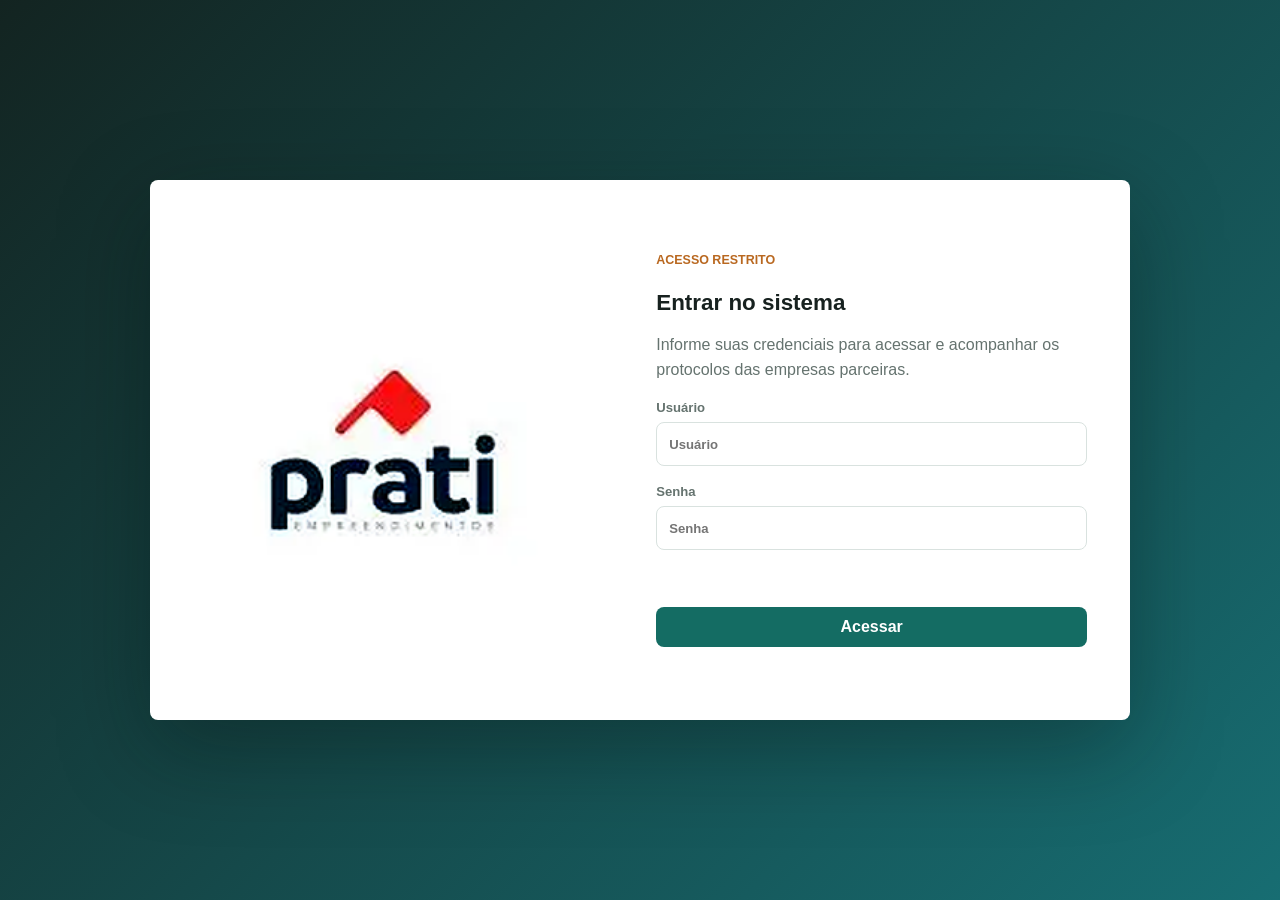
==== index.html @ 58b38bc4 "Initial commit" ====
﻿<!doctype html>
<html lang="pt-BR">
  <head>
    <meta charset="utf-8" />
    <meta name="viewport" content="width=device-width, initial-scale=1" />
    <title>Base de Protocolos Publicos</title>
    <link rel="stylesheet" href="styles.css" />
  </head>
  <body>
    <div class="app-shell" id="appShell">
      <aside class="sidebar" aria-label="Navegacao principal">
        <div class="brand">
  <span class="brand-mark">
    <img src="imagens/prati_320x360_melhorada.png" alt="Prati Empreendimentos" />
  </span>
  <div>
    <strong>Prati Empreendimentos</strong>
    <span>Base de Protocolos</span>
  </div>
</div>

        <nav class="nav-list">
          <button class="nav-item active" type="button" data-screen-target="dashboard">
            <span class="nav-icon" aria-hidden="true"><img src="assets/icon-dashboard.png" alt="" /></span>
            Painel
          </button>
          <button class="nav-item" type="button" data-screen-target="protocols">
            <span class="nav-icon" aria-hidden="true"><img src="assets/icon-protocol.png" alt="" /></span>
            Protocolos
          </button>
          <button class="nav-item" type="button" data-screen-target="details">
            <span class="nav-icon" aria-hidden="true"><img src="assets/icon-search.png" alt="" /></span>
            Detalhes
          </button>
        </nav>

     <div class="connection-panel">
  <span class="status-dot"></span>
  <div>
    <strong id="currentCompanyName">Empresa ativa</strong>
    <span id="companyScopeLabel">Visualizando protocolos da empresa</span>
  </div>
</div>

<button class="logout-button" type="button" id="companyShortcutButton">⏻ Sair</button>
      </aside>

      <main class="workspace">
        <header class="topbar">
          <div>
            <p class="eyebrow">Gestao integrada</p>
            <h1>Base de protocolos</h1>
            <span class="topbar-subtitle">Cadastro, consulta e acompanhamento de demandas filtradas por empresa.</span>
          </div>
          <div class="topbar-actions">
            <button class="ghost-button" type="button" id="powerBiButton">Abrir dashboard</button>
            <button class="primary-button" type="button" id="newProtocolButton">Novo protocolo</button>
          </div>
        </header>

        <div class="screen-tabs" aria-label="Acoes da pagina">
          <button class="screen-tab active" type="button" id="refreshProtocolsButton">Atualizar protocolos</button>
        </div>

        <section class="screen active" data-screen="dashboard">
          <section class="metrics-grid" aria-label="Indicadores">
            <article class="metric">
              <span>Total</span>
              <strong id="totalProtocols">0</strong>
            </article>
            <article class="metric">
              <span>Em andamento</span>
              <strong id="openProtocols">0</strong>
            </article>
            <article class="metric">
              <span>Prioridade alta</span>
              <strong id="highPriority">0</strong>
            </article>
            <article class="metric">
              <span>Orgaos integrados</span>
              <strong id="totalOrgans">0</strong>
            </article>
          </section>

          <section class="overview-panel">
            <div>
              <p class="eyebrow">Fluxo recomendado</p>
              <h2>Organize os protocolos por etapas</h2>
            </div>
            <div class="workflow-grid">
              <article>
                <strong>1. Cadastro</strong>
                <span>Registre interessado, orgao, setor e assunto.</span>
              </article>
              <article>
                <strong>2. Consulta</strong>
                <span>Filtre por status ou procure pelo numero do protocolo.</span>
              </article>
              <article>
                <strong>3. Acompanhamento</strong>
                <span>Abra os detalhes para ver o registro sem aperto visual.</span>
              </article>
            </div>
          </section>
        </section>

        <section class="screen" data-screen="protocols">
          <section class="protocols-panel" aria-labelledby="protocolsTitle">
            <div class="panel-heading protocols-heading">
              <div class="protocols-summary">
                <h2 id="protocolsTitle">Protocolos cadastrados</h2>
                <span id="resultCount">0 registros encontrados</span>
              </div>
              <div class="filter-row">
                <div class="company-filter-field" aria-labelledby="companyFilterTitle">
                  <span id="companyFilterTitle">Empresa</span>
                  <input
                    class="company-filter-search"
                    id="companySearchInput"
                    type="search"
                    placeholder="Buscar empresa"
                  />
                  <div class="company-filter-grid" id="companyFilterList"></div>
                </div>
                <label class="search-field">
                  <span>Buscar</span>
                  <input id="searchInput" type="search" placeholder="Numero, interessado ou orgao" />
                </label>
                <label>
                  <span>Status</span>
                  <select id="statusFilter">
                    <option value="todos">Todos</option>
                    <option value="Em andamento">Em andamento</option>
                    <option value="Concluido">Concluido</option>
                    <option value="Pendente">Pendente</option>
                    <option value="Arquivado">Arquivado</option>
                  </select>
                </label>
              </div>
            </div>

            <div class="protocol-list" id="protocolTable"></div>
          </section>
        </section>

        <section class="screen" data-screen="details">
          <section class="details-panel" aria-labelledby="detailsTitle">
            <div class="panel-heading compact">
              <div>
                <h2 id="detailsTitle">Detalhes</h2>
                <span id="selectedProtocolNumber">Selecione um protocolo</span>
              </div>
            </div>
            <div id="detailsContent" class="details-empty">
              <strong>Aguardando selecao</strong>
            </div>
          </section>
        </section>
      </main>
    </div>

    <dialog id="powerBiDialog" class="powerbi-dialog">
      <div class="powerbi-frame-wrap powerbi-dashboard-wrap">
        <div class="powerbi-header dashboard-header">
          <div>
            <p class="eyebrow">Consulta de protocolos em orgaos publicos</p>
            <h2 id="powerBiTitle">Dashboard de Protocolos</h2>
            <p class="dashboard-subtitle" id="dashboardCompanySubtitle">Instituto Agua e Terra - IAT</p>
            <p class="dashboard-meta" id="dashboardLastMeta">Ultima consulta: --</p>
          </div>
          <button class="icon-button" type="button" id="closePowerBiButton" aria-label="Fechar">x</button>
        </div>

        <div class="dashboard-toolbar">
          <button class="primary-button" type="button" id="dashboardRunButton">Atualizar protocolos</button>
          <button class="ghost-button" type="button" id="dashboardImportButton">Importar planilha</button>
          <button class="ghost-button" type="button" id="dashboardPdfButton">Gerar PDF</button>
          <button class="ghost-button" type="button" id="dashboardExportButton">Exportar Excel</button>
          <button class="primary-button" type="button" id="dashboardNewProtocolButton">Novo protocolo</button>
          <input type="file" id="dashboardImportInput" accept=".csv,.tsv,.txt" class="hidden" />
        </div>

        <section class="dashboard-summary-grid">
          <article class="dash-card dash-card-total">
            <span>Total de protocolos</span>
            <strong id="dashTotal">0</strong>
            <small>base geral</small>
          </article>
          <article class="dash-card dash-card-active">
            <span>Ativos</span>
            <strong id="dashActive">0</strong>
            <small>em acompanhamento</small>
          </article>
          <article class="dash-card dash-card-finished">
            <span>Finalizados</span>
            <strong id="dashFinished">0</strong>
            <small>concluidos/arquivados</small>
          </article>
          <article class="dash-card dash-card-changed">
            <span>Mudanca recente</span>
            <strong id="dashChanged">0</strong>
            <small>status alterado</small>
          </article>
          <article class="dash-card dash-card-error">
            <span>Erro de consulta</span>
            <strong id="dashError">0</strong>
            <small>falhas separadas</small>
          </article>
          <article class="dash-card dash-card-updated">
            <span>Ultima atualizacao geral</span>
            <strong id="dashLastUpdate" class="dash-card-time">--</strong>
            <small id="dashStale">0 sem atualizacao</small>
          </article>
        </section>

        <section class="dashboard-filter-panel">
          <h3>Filtros</h3>
          <div class="dashboard-filters-grid">
            <label>
              <span>Projeto/Empreendimento</span>
              <select id="dashFilterProject"><option value="todos">Todos</option></select>
            </label>
            <label>
              <span>Orgao/site</span>
              <select id="dashFilterOrgan"><option value="todos">Todos</option></select>
            </label>
            <label>
              <span>Status</span>
              <select id="dashFilterStatus"><option value="todos">Todos</option></select>
            </label>
            <label>
              <span>Situacao</span>
              <select id="dashFilterSituation"><option value="todos">Todos</option></select>
            </label>
            <label>
              <span>Periodo</span>
              <select id="dashFilterPeriod">
                <option value="todos">Todo periodo</option>
                <option value="7">Ultimos 7 dias</option>
                <option value="15">Ultimos 15 dias</option>
                <option value="30">Ultimos 30 dias</option>
                <option value="60">Ultimos 60 dias</option>
              </select>
            </label>
          </div>
          <div class="dashboard-filter-toggles">
            <label class="dashboard-toggle"><input type="checkbox" id="dashOnlyChanged" /> Somente com mudanca</label>
            <label class="dashboard-toggle"><input type="checkbox" id="dashOnlyError" /> Somente com erro</label>
          </div>
        </section>

        <section class="dashboard-charts-grid">
          <article class="dashboard-chart-card">
            <h4>Protocolos por status</h4>
            <div id="dashChartStatus"></div>
          </article>
          <article class="dashboard-chart-card">
            <h4>Protocolos por empreendimento</h4>
            <div id="dashChartProject"></div>
          </article>
          <article class="dashboard-chart-card">
            <h4>Protocolos por orgao/site</h4>
            <div id="dashChartOrgan"></div>
          </article>
        </section>

        <section class="dashboard-table-panel">
          <div class="dashboard-table-header">
            <h4>Tabela de protocolos</h4>
            <button class="ghost-button dashboard-link-button" type="button" id="dashResetFiltersButton">Ver todos</button>
          </div>
          <div class="dashboard-table-wrap">
            <table class="dashboard-table" aria-label="Tabela do dashboard">
              <thead>
                <tr>
                  <th>Projeto</th>
                  <th>Orgao/site</th>
                  <th>Protocolo</th>
                  <th>Status atual</th>
                  <th>Status anterior</th>
                  <th>Situacao</th>
                  <th>Observacao</th>
                  <th>Data/hora consulta</th>
                  <th>Duracao</th>
                  <th>Mudou</th>
                  <th>Erro</th>
                  <th>Acoes</th>
                </tr>
              </thead>
              <tbody id="dashTableBody"></tbody>
            </table>
          </div>
        </section>

        <section class="dashboard-notes-grid">
          <article class="dashboard-note-card">
            <h4>Mudancas recentes</h4>
            <ul id="dashChangesList"></ul>
          </article>
          <article class="dashboard-note-card">
            <h4>Erros e sem atualizacao</h4>
            <div class="dashboard-note-columns">
              <div>
                <h5>Com erro</h5>
                <ul id="dashErrorsList"></ul>
              </div>
              <div>
                <h5>Sem atualizacao</h5>
                <ul id="dashStaleList"></ul>
              </div>
            </div>
          </article>
        </section>
      </div>
    </dialog>

    <dialog id="dashboardHistoryDialog" class="dashboard-history-dialog">
      <div class="dashboard-history-wrap">
        <div class="powerbi-header dashboard-history-header">
          <div>
            <p class="eyebrow">Historico</p>
            <h3 id="dashboardHistoryTitle">Consultas anteriores</h3>
            <p class="dashboard-meta" id="dashboardHistoryMeta">Carregando historico...</p>
          </div>
          <button class="icon-button" type="button" id="closeDashboardHistoryButton" aria-label="Fechar">x</button>
        </div>
        <div class="dashboard-history-content">
          <div id="dashboardHistoryBody"></div>
        </div>
      </div>
    </dialog>

    <dialog id="protocolDialog">
      <form method="dialog" class="protocol-form" id="protocolForm">
        <div class="modal-heading">
          <div>
            <p class="eyebrow">Registro</p>
            <h2 id="dialogTitle">Novo protocolo</h2>
          </div>
          <button class="icon-button" type="button" id="closeDialogButton" aria-label="Fechar">x</button>
        </div>

        <input type="hidden" id="protocolId" />

        <div class="form-grid">
          <label>
            <span>Numero do protocolo</span>
            <input id="numberInput" required maxlength="24" />
          </label>
          <label>
            <span>Data de abertura</span>
            <input id="openedAtInput" required type="date" />
          </label>
          <label>
            <span>Interessado</span>
            <input id="personInput" required maxlength="80" />
          </label>
          <label>
            <span>Documento</span>
            <input id="documentInput" maxlength="32" />
          </label>
          <label>
            <span>Orgao publico</span>
            <select id="organInput" required></select>
          </label>
          <label>
            <span>Setor responsavel</span>
            <input id="departmentInput" required maxlength="80" />
          </label>
          <label>
            <span>Status</span>
            <select id="statusInput" required>
              <option>Em andamento</option>
              <option>Concluido</option>
              <option>Pendente</option>
              <option>Arquivado</option>
            </select>
          </label>
          <label>
            <span>Prioridade</span>
            <select id="priorityInput" required>
              <option>Baixa</option>
              <option>Media</option>
              <option>Alta</option>
            </select>
          </label>
        </div>

        <label>
          <span>Assunto</span>
          <input id="subjectInput" required maxlength="120" />
        </label>
        <label>
          <span>Observacoes</span>
          <textarea id="notesInput" rows="4" maxlength="320"></textarea>
        </label>

        <div class="modal-actions">
          <button class="ghost-button" type="button" id="cancelButton">Cancelar</button>
          <button class="primary-button" type="submit">Salvar protocolo</button>
        </div>
      </form>
    </dialog>

    <script src="config.js"></script>
    <script src="api.js"></script>
    <script src="app.js"></script>
  </body>
</html>
---- styles.css ----
:root {
  --bg: #f4f7f6;
  --surface: #ffffff;
  --surface-strong: #eef4f2;
  --ink: #17211f;
  --muted: #65736f;
  --line: #d9e2df;
  --brand: #146c63;
  --brand-dark: #0d4d47;
  --accent: #b96820;
  --danger: #b42318;
  --warning: #9a6700;
  --success: #167044;
  --shadow: 0 18px 48px rgba(21, 38, 34, 0.12);
  --soft-shadow: 0 10px 28px rgba(21, 38, 34, 0.08);
}

* {
  box-sizing: border-box;
}

body {
  margin: 0;
  min-width: 320px;
  color: var(--ink);
  background: var(--bg);
  font-family: Inter, "Segoe UI", Arial, sans-serif;
}

.hidden {
  display: none !important;
}

button,
input,
select,
textarea {
  font: inherit;
}

button {
  cursor: pointer;
}

button:focus-visible,
input:focus-visible,
select:focus-visible,
textarea:focus-visible {
  outline: 2px solid rgba(20, 108, 99, 0.55);
  outline-offset: 2px;
}

.login-screen {
  display: grid;
  min-height: 100vh;
  place-items: center;
  padding: 28px;
  background: linear-gradient(135deg, #132421 0%, #176d72 100%);
}

.login-panel {
  display: grid;
  grid-template-columns: minmax(260px, 0.9fr) minmax(320px, 1fr);
  width: min(980px, 100%);
  min-height: 540px;
  overflow: hidden;
  border: 1px solid rgba(255, 255, 255, 0.18);
  border-radius: 8px;
  background: var(--surface);
  box-shadow: 0 28px 90px rgba(5, 16, 14, 0.35);
}

.login-media {
  position: relative;
  min-height: 100%;
  display: grid;
  place-items: center;
  padding: 0;
  background: #00172f;
}

.login-media img {
  width: 100%;
  height: 100%;
  max-height: none;
  object-fit: cover;
  filter: none;
}

.login-media-caption {
  display: none;
}

.login-media-caption span,
.login-media-caption strong {
  display: block;
}

.login-media-caption span {
  color: #cce9e3;
  font-size: 0.78rem;
  font-weight: 800;
  text-transform: uppercase;
}

.login-media-caption strong {
  margin-top: 4px;
  font-size: 1.18rem;
}

.login-card {
  display: grid;
  align-content: center;
  gap: 18px;
  padding: 42px;
}

.login-card h1 {
  margin-bottom: 0;
}

.login-copy {
  display: block;
  color: var(--muted);
  line-height: 1.55;
}

.login-error {
  min-height: 20px;
  margin: 0;
  color: var(--danger);
  font-size: 0.9rem;
  font-weight: 800;
}

.app-shell {
  display: grid;
  min-height: 100vh;
  grid-template-columns: 280px minmax(0, 1fr);
}

.sidebar {
  display: flex;
  flex-direction: column;
  gap: 28px;
  padding: 26px;
  color: #f9fbfa;
  background: #132421;
}

.brand {
  display: flex;
  align-items: center;
  gap: 12px;
}

.brand-mark {
  display: block;
  width: 64px;
  height: 64px;
  overflow: hidden;
  border-radius: 12px;
  background: rgba(255, 255, 255, 0.08);
  padding: 6px;
}

.brand-mark img {
  display: block;
  width: 100%;
  height: 100%;
  object-fit: contain;
}

.brand strong,
.brand span,
.connection-panel strong,
.connection-panel span {
  display: block;
}

.brand span,
.connection-panel span {
  color: #b7c6c2;
  font-size: 0.86rem;
}

.nav-list {
  display: grid;
  gap: 8px;
}

.nav-item {
  display: flex;
  align-items: center;
  gap: 10px;
  width: 100%;
  min-height: 44px;
  border: 1px solid transparent;
  border-radius: 8px;
  color: #dce8e5;
  background: transparent;
  text-align: left;
}

.nav-icon {
  display: grid;
  width: 38px;
  height: 38px;
  place-items: center;
  flex: 0 0 auto;
  border-radius: 8px;
  background: #ffffff;
}

.nav-icon img {
  display: block;
  width: 26px;
  height: 26px;
  object-fit: contain;
}

.nav-item.active,
.nav-item:hover {
  border-color: rgba(184, 228, 217, 0.3);
  background: rgba(255, 255, 255, 0.08);
}

.nav-item.active .nav-icon,
.nav-item:hover .nav-icon {
  background: #b8e4d9;
}

.connection-panel {
  display: flex;
  align-items: center;
  gap: 12px;
  margin-top: auto;
  padding: 14px;
  border: 1px solid rgba(255, 255, 255, 0.14);
  border-radius: 8px;
  background: rgba(255, 255, 255, 0.05);
}

.connection-panel strong {
  color: #f9fbfa;
  font-size: 1.05rem;
  line-height: 1.15;
}

.connection-panel span {
  line-height: 1.35;
}

.status-dot {
  width: 10px;
  height: 10px;
  border-radius: 50%;
  background: #40d486;
  box-shadow: 0 0 0 5px rgba(64, 212, 134, 0.15);
}

.logout-button {
  min-height: 42px;
  border: 1px solid rgba(255, 80, 80, 0.4);
  border-radius: 8px;
  color: #ffb3b3;
  background: rgba(255, 60, 60, 0.12);
  font-weight: 700;
  letter-spacing: 0.01em;
  cursor: pointer;
  transition: background 0.15s, border-color 0.15s;
}

.logout-button:hover {
  background: rgba(255, 60, 60, 0.28);
  border-color: rgba(255, 80, 80, 0.7);
  color: #fff;
}

.workspace {
  min-width: 0;
  padding: 34px;
}

.session-strip {
  display: flex;
  flex-wrap: wrap;
  align-items: center;
  gap: 10px;
  margin: 16px 0 8px;
  padding: 12px 14px;
  border: 1px solid var(--line);
  border-radius: 8px;
  background: var(--surface);
}

.session-strip span {
  color: var(--muted);
  font-size: 0.9rem;
}

.session-strip span strong {
  color: var(--ink);
}

.session-strip .ghost-button {
  margin-left: auto;
}

.topbar,
.panel-heading,
.modal-heading,
.modal-actions,
.filter-row {
  display: flex;
  align-items: center;
}

.topbar,
.panel-heading,
.modal-heading,
.modal-actions {
  justify-content: space-between;
  gap: 18px;
}

.eyebrow {
  margin: 0 0 6px;
  color: var(--accent);
  font-size: 0.78rem;
  font-weight: 800;
  letter-spacing: 0;
  text-transform: uppercase;
}

h1,
h2,
p {
  margin-top: 0;
}

h1 {
  margin-bottom: 8px;
  font-size: clamp(1.9rem, 3vw, 2.6rem);
  line-height: 1.05;
}

h2 {
  margin-bottom: 5px;
  font-size: 1.12rem;
}

.topbar-subtitle {
  display: block;
  max-width: 660px;
  color: var(--muted);
  line-height: 1.5;
}

.topbar-actions,
.modal-actions {
  display: flex;
  flex-wrap: wrap;
  gap: 10px;
}

.primary-button,
.ghost-button,
.danger-button,
.icon-button {
  min-height: 40px;
  border-radius: 8px;
  border: 1px solid transparent;
  padding: 0 14px;
  font-weight: 700;
}

.primary-button {
  color: #fff;
  background: var(--brand);
}

.primary-button:hover {
  background: var(--brand-dark);
}

.ghost-button {
  color: var(--brand-dark);
  border-color: var(--line);
  background: var(--surface);
}

.danger-button {
  color: var(--danger);
  border-color: rgba(180, 35, 24, 0.18);
  background: #fff6f5;
}

.icon-button {
  width: 40px;
  padding: 0;
  color: var(--muted);
  border-color: var(--line);
  background: var(--surface);
  font-size: 1.4rem;
}

.metrics-grid {
  display: grid;
  grid-template-columns: repeat(4, minmax(130px, 1fr));
  gap: 18px;
  margin: 0 0 24px;
}

.metric {
  padding: 24px;
  border: 1px solid var(--line);
  border-radius: 8px;
  background: var(--surface);
  box-shadow: var(--soft-shadow);
}

.metric span {
  color: var(--muted);
  font-size: 0.86rem;
}

.metric strong {
  display: block;
  margin-top: 14px;
  font-size: 2rem;
}

.screen-tabs {
  display: flex;
  flex-wrap: wrap;
  gap: 10px;
  margin: 28px 0;
}

.screen-tab {
  min-height: 42px;
  border: 1px solid var(--line);
  border-radius: 8px;
  padding: 0 16px;
  color: var(--brand-dark);
  background: var(--surface);
  font-weight: 800;
}

.screen-tab.active {
  color: #fff;
  border-color: var(--brand);
  background: var(--brand);
}

.screen {
  display: none;
}

.screen.active {
  display: block;
}

.protocols-panel,
.details-panel,
.overview-panel {
  min-width: 0;
  border: 1px solid var(--line);
  border-radius: 8px;
  background: var(--surface);
  box-shadow: var(--shadow);
}

.protocols-panel {
  overflow: hidden;
}

.panel-heading {
  padding: 24px;
  border-bottom: 1px solid var(--line);
}

.panel-heading span {
  color: var(--muted);
  font-size: 0.86rem;
}

.panel-heading.compact {
  align-items: flex-start;
}

.protocols-heading {
  align-items: flex-start;
  flex-direction: row-reverse;
}

.protocols-summary {
  min-width: 210px;
  text-align: right;
}

.filter-row {
  flex-wrap: wrap;
  gap: 14px;
  justify-content: flex-end;
}

.protocols-heading .filter-row {
  max-width: 100%;
  align-items: flex-start;
  justify-content: flex-start;
}

.company-filter-field {
  display: grid;
  gap: 8px;
  width: 100%;
}

.company-filter-field > span {
  color: var(--muted);
  font-size: 0.82rem;
  font-weight: 700;
}

.company-filter-search {
  width: min(220px, 100%);
  min-height: 34px;
  padding: 0 10px;
  font-size: 0.82rem;
}

.company-filter-grid {
  display: flex;
  flex-wrap: wrap;
  align-items: stretch;
  gap: 8px;
  max-width: 100%;
}

.company-filter-button {
  display: grid;
  justify-items: center;
  align-content: start;
  gap: 6px;
  width: 84px;
  flex: 0 0 84px;
  min-height: 112px;
  border: 1px solid transparent;
  border-radius: 8px;
  padding: 8px 6px 10px;
  color: var(--ink);
  background: transparent;
  text-align: center;
  transition: background 160ms ease, border-color 160ms ease, transform 160ms ease;
}

.company-filter-button:hover,
.company-filter-button.active {
  border-color: rgba(20, 108, 99, 0.52);
  transform: translateY(-1px);
}

.company-filter-button.active {
  background: #eef8f5;
}

.company-filter-image {
  display: block;
  width: 58px;
  height: 58px;
  overflow: hidden;
  border: 2px solid #eef1f0;
  border-radius: 50%;
  background: #f7f7fb;
  box-shadow: 0 6px 16px rgba(21, 38, 34, 0.1);
}

.company-filter-button.active .company-filter-image,
.company-filter-button:hover .company-filter-image {
  border-color: var(--brand);
}

.company-filter-image img {
  display: block;
  width: 100%;
  height: 100%;
  object-fit: cover;
  object-position: center;
}

.company-filter-name {
  width: 100%;
  min-width: 0;
  color: var(--ink);
  font-size: 0.66rem;
  font-weight: 800;
  line-height: 1.15;
  overflow-wrap: anywhere;
  word-break: break-word;
  text-align: center;
}

.company-filter-name span {
  display: block;
  white-space: normal;
}

.empty-company-filter {
  min-height: 58px;
  display: grid;
  align-items: center;
  color: var(--muted);
  font-size: 0.82rem;
  font-weight: 700;
}

label {
  display: grid;
  gap: 7px;
  color: var(--muted);
  font-size: 0.82rem;
  font-weight: 700;
}

input,
select,
textarea {
  width: 100%;
  min-height: 44px;
  border: 1px solid var(--line);
  border-radius: 8px;
  padding: 0 12px;
  color: var(--ink);
  background: #fff;
  outline: none;
}

textarea {
  min-height: 100px;
  padding: 10px 12px;
  resize: vertical;
}

input:focus,
select:focus,
textarea:focus {
  border-color: var(--brand);
  box-shadow: 0 0 0 4px rgba(20, 108, 99, 0.13);
}

.search-field {
  width: min(420px, 100%);
}

.row-actions {
  display: flex;
  flex-wrap: wrap;
  gap: 8px;
}

.protocol-list {
  display: grid;
  gap: 16px;
  padding: 24px;
  background: #f8fbfa;
}

.protocol-card {
  display: grid;
  gap: 20px;
  grid-template-columns: minmax(0, 1.3fr) minmax(220px, 0.8fr) auto;
  align-items: center;
  padding: 22px;
  border: 1px solid var(--line);
  border-left: 5px solid var(--brand);
  border-radius: 8px;
  background: var(--surface);
  box-shadow: var(--soft-shadow);
  transition: border-color 160ms ease, transform 160ms ease;
}

.protocol-card:hover,
.protocol-card.selected {
  border-color: rgba(20, 108, 99, 0.45);
  transform: translateY(-1px);
}

.protocol-main,
.protocol-meta {
  display: grid;
  gap: 10px;
}

.protocol-number {
  color: var(--brand-dark);
  font-size: 1.05rem;
  font-weight: 900;
}

.protocol-title {
  margin: 0;
  font-size: 1rem;
  line-height: 1.4;
}

.protocol-subtitle,
.meta-item span {
  color: var(--muted);
  font-size: 0.86rem;
}

.protocol-badges {
  display: flex;
  flex-wrap: wrap;
  gap: 8px;
}

.meta-item {
  display: grid;
  gap: 3px;
}

.meta-item strong {
  font-size: 0.92rem;
  line-height: 1.35;
}

.pill {
  display: inline-flex;
  align-items: center;
  min-height: 26px;
  border-radius: 999px;
  padding: 0 9px;
  font-size: 0.78rem;
  font-weight: 800;
}

.status-em-andamento {
  color: var(--warning);
  background: #fff7db;
}

.status-concluido {
  color: var(--success);
  background: #e8f7ef;
}

.status-pendente {
  color: #8a4f12;
  background: #fff0e0;
}

.status-arquivado {
  color: #52605c;
  background: #edf2f0;
}

.priority-alta {
  color: var(--danger);
  background: #fff0ef;
}

.priority-media {
  color: var(--warning);
  background: #fff8df;
}

.priority-baixa {
  color: var(--brand-dark);
  background: #e7f5f2;
}

.details-panel {
  max-width: 980px;
}

.details-card,
.details-empty {
  padding: 26px;
}

.details-empty {
  color: var(--muted);
}

.details-list {
  display: grid;
  grid-template-columns: repeat(2, minmax(0, 1fr));
  gap: 20px;
  margin: 0;
}

.details-list div {
  display: grid;
  gap: 4px;
}

.details-list dt {
  color: var(--muted);
  font-size: 0.76rem;
  font-weight: 800;
  text-transform: uppercase;
}

.details-list dd {
  margin: 0;
  line-height: 1.5;
}

.details-list .wide {
  grid-column: 1 / -1;
}

.overview-panel {
  display: grid;
  gap: 22px;
  padding: 26px;
}

.workflow-grid {
  display: grid;
  grid-template-columns: repeat(3, minmax(0, 1fr));
  gap: 16px;
}

.workflow-grid article {
  display: grid;
  gap: 8px;
  min-height: 128px;
  padding: 20px;
  border: 1px solid var(--line);
  border-radius: 8px;
  background: var(--surface-strong);
}

.workflow-grid span {
  color: var(--muted);
  line-height: 1.45;
}

.powerbi-dialog {
  width: calc(100vw - 8px);
  height: calc(100vh - 8px);
  max-width: none;
  max-height: none;
  border: 0;
  padding: 0;
  border-radius: 8px;
  overflow: hidden;
  box-shadow: 0 28px 90px rgba(16, 28, 25, 0.34);
}

.powerbi-dialog::backdrop {
  background: rgba(9, 20, 18, 0.56);
}

.powerbi-frame-wrap {
  display: grid;
  grid-template-rows: auto 1fr;
  min-height: 72vh;
  background: #ffffff;
}

.powerbi-header {
  display: flex;
  justify-content: space-between;
  align-items: center;
  gap: 14px;
  padding: 14px 18px;
  border-bottom: 1px solid var(--line);
}

.powerbi-dialog {
  width: calc(100vw - 8px);
  height: calc(100vh - 8px);
  max-width: none;
  max-height: none;
  background: #f3f6fa;
}

.powerbi-dashboard-wrap {
  display: block;
  height: calc(100vh - 8px);
  min-height: 0;
  max-height: none;
  overflow: auto;
  background: #f3f6fa;
  color: #0f172a;
  font-size: 16px;
}

.powerbi-dashboard-wrap .dashboard-header {
  align-items: flex-start;
  padding: 22px 22px 12px;
  border-bottom: 0;
  background: #f3f6fa;
}

.powerbi-dashboard-wrap .dashboard-header h2 {
  margin: 0;
  color: #0f172a;
  font-size: 2.35rem;
  line-height: 1.08;
}

.dashboard-subtitle {
  margin: 4px 0 0;
  color: #64748b;
  font-size: 1.08rem;
  font-weight: 700;
}

.dashboard-meta {
  margin: 4px 0 0;
  color: #64748b;
  font-size: 1rem;
  font-weight: 700;
}

.dashboard-toolbar {
  display: flex;
  flex-wrap: wrap;
  gap: 12px;
  justify-content: flex-end;
  padding: 0 22px 16px;
  background: #f3f6fa;
}

.dashboard-toolbar .primary-button,
.dashboard-toolbar .ghost-button {
  min-height: 44px;
  border-radius: 8px;
  padding: 0 20px;
  font-size: 1rem;
}

.dashboard-toolbar .primary-button:first-child {
  background: #2563eb;
}

.dashboard-summary-grid {
  display: grid;
  grid-template-columns: repeat(6, minmax(0, 1fr));
  gap: 12px;
  padding: 0 22px 16px;
}

.dash-card {
  position: relative;
  display: grid;
  gap: 5px;
  min-height: 92px;
  padding: 16px 14px 12px 16px;
  border: 1px solid #dce5f0;
  border-radius: 8px;
  background: #ffffff;
  box-shadow: 0 3px 10px rgba(15, 23, 42, 0.04);
  overflow: hidden;
}

.dash-card::before {
  content: "";
  position: absolute;
  inset: 0 auto 0 0;
  width: 5px;
}

.dash-card-total::before,
.dash-card-active::before {
  background: #2563eb;
}

.dash-card-finished::before {
  background: #22c55e;
}

.dash-card-changed::before {
  background: #f59e0b;
}

.dash-card-error::before {
  background: #ef4444;
}

.dash-card-stale::before {
  background: #94a3b8;
}

.dash-card-updated::before {
  background: #0ea5e9;
}

.dash-card span {
  color: #64748b;
  font-size: 1rem;
  font-weight: 700;
}

.dash-card strong {
  color: #0f172a;
  font-size: 2.45rem;
  line-height: 1;
}

.dash-card-time {
  font-size: 1rem !important;
  line-height: 1.25 !important;
}

.dash-card small {
  color: #64748b;
  font-size: 0.9rem;
  font-weight: 700;
}

.dashboard-filter-panel,
.dashboard-chart-card,
.dashboard-table-panel,
.dashboard-note-card {
  border: 1px solid #dce5f0;
  border-radius: 8px;
  background: #ffffff;
  box-shadow: 0 3px 10px rgba(15, 23, 42, 0.04);
}

.dashboard-filter-panel {
  margin: 0 22px 16px;
  padding: 14px 16px 0;
}

.dashboard-filter-panel h3,
.dashboard-chart-card h4,
.dashboard-table-header h4,
.dashboard-note-card h4 {
  margin: 0;
  color: #111827;
  font-size: 1.32rem;
}

.dashboard-filters-grid {
  display: grid;
  grid-template-columns: repeat(5, minmax(0, 1fr));
  gap: 10px;
  margin-top: 10px;
}

.dashboard-filters-grid label {
  gap: 5px;
  font-size: 0.92rem;
}

.dashboard-filters-grid select {
  min-height: 40px;
  border-radius: 6px;
  background: #f8fafc;
  font-size: 1rem;
}

.dashboard-filter-toggles {
  display: flex;
  gap: 24px;
  margin-top: 8px;
}

.dashboard-toggle {
  display: inline-flex;
  align-items: center;
  gap: 6px;
  color: #64748b;
  font-size: 0.98rem;
  font-weight: 700;
}

.dashboard-toggle input {
  width: 13px;
  height: 13px;
  min-height: 13px;
}

.dashboard-charts-grid {
  display: grid;
  grid-template-columns: repeat(3, minmax(0, 1fr));
  gap: 12px;
  padding: 0 22px 16px;
}

.dashboard-chart-card {
  padding: 14px;
  min-height: 178px;
}

.dashboard-chart-card h4 {
  margin-bottom: 14px;
}

.dashboard-bar-row {
  margin-bottom: 9px;
}

.dashboard-bar-top {
  display: flex;
  justify-content: space-between;
  gap: 8px;
  margin-bottom: 4px;
  color: #64748b;
  font-size: 1rem;
}

.dashboard-bar-top strong {
  color: #0f172a;
}

.dashboard-bar-track {
  height: 6px;
  border-radius: 999px;
  overflow: hidden;
  background: #dfe7f1;
}

.dashboard-bar-track span {
  display: block;
  height: 100%;
  border-radius: inherit;
}

.dashboard-table-panel {
  margin: 0 22px 16px;
  overflow: visible;
}

.dashboard-table-header {
  display: flex;
  justify-content: space-between;
  align-items: center;
  padding: 12px 14px;
}

.dashboard-link-button {
  min-height: 32px;
  border: 0;
  color: #2563eb;
  background: transparent;
  font-size: 0.96rem;
}

.dashboard-table-wrap {
  height: 520px;
  min-height: 520px;
  max-height: 520px;
  overflow: auto;
  border-top: 1px solid #e2e8f0;
}

.dashboard-table {
  width: 100%;
  min-width: 1320px;
  border-collapse: collapse;
  table-layout: auto;
}

.dashboard-table th {
  position: sticky;
  top: 0;
  z-index: 1;
  padding: 11px 12px;
  color: #64748b;
  background: #f8fafc;
  border-bottom: 1px solid #e2e8f0;
  font-size: 0.9rem;
  text-align: left;
}

.dashboard-table td {
  padding: 15px 12px;
  border-bottom: 1px solid #e8eef6;
  color: #1f2937;
  font-size: 0.98rem;
  vertical-align: middle;
  background: #ffffff;
}

.dashboard-table tbody tr {
  display: table-row;
}

.dashboard-empty-table {
  height: 110px;
  text-align: center;
  color: #64748b !important;
  font-weight: 800;
}

.dashboard-table tbody tr:nth-child(even) {
  background: #f8fafc;
}

.dashboard-table tbody tr:nth-child(even) td {
  background: #f8fafc;
}

.dashboard-table tbody tr:hover {
  background: #eef5ff;
}

.dashboard-row-changed td {
  background: #fff7ed !important;
}

.dashboard-row-error td {
  border-left: 3px solid #ef4444;
}

.dash-badge {
  display: inline-flex;
  align-items: center;
  justify-content: center;
  min-width: 76px;
  min-height: 30px;
  border-radius: 999px;
  padding: 0 11px;
  font-size: 0.88rem;
  font-weight: 800;
}

.dash-badge-blue {
  color: #2563eb;
  background: #dbeafe;
}

.dash-badge-green {
  color: #15803d;
  background: #dcfce7;
}

.dash-badge-amber {
  color: #b45309;
  background: #fef3c7;
}

.dash-badge-red {
  color: #b91c1c;
  background: #fee2e2;
}

.dash-badge-gray {
  color: #475569;
  background: #e2e8f0;
}

.dashboard-error-text {
  color: #b91c1c !important;
  font-weight: 800;
}

.dashboard-row-actions {
  display: flex;
  gap: 6px;
}

.dashboard-row-actions button {
  min-height: 34px;
  border: 1px solid #d7e0ec;
  border-radius: 6px;
  padding: 0 10px;
  color: #0f172a;
  background: #ffffff;
  font-size: 0.88rem;
  font-weight: 800;
}

.dashboard-row-actions button:last-child {
  color: #b91c1c;
  border-color: #fecaca;
}

.dashboard-history-dialog {
  width: min(960px, calc(100% - 24px));
  max-height: min(90vh, 760px);
  background: #ffffff;
}

.dashboard-history-wrap {
  display: grid;
  grid-template-rows: auto minmax(0, 1fr);
  max-height: min(90vh, 760px);
}

.dashboard-history-header {
  border-bottom: 1px solid #e2e8f0;
}

.dashboard-history-header h3 {
  margin: 0;
  color: #0f172a;
  font-size: 1.35rem;
}

.dashboard-history-content {
  overflow: auto;
  padding: 14px;
}

.dashboard-history-table {
  width: 100%;
  min-width: 820px;
  border-collapse: collapse;
}

.dashboard-history-table th,
.dashboard-history-table td {
  padding: 10px 11px;
  border-bottom: 1px solid #e8eef6;
  text-align: left;
  font-size: 0.92rem;
}

.dashboard-history-table th {
  position: sticky;
  top: 0;
  z-index: 1;
  color: #64748b;
  background: #f8fafc;
}

.dashboard-notes-grid {
  display: grid;
  grid-template-columns: 1fr 1fr;
  gap: 12px;
  padding: 0 22px 18px;
}

.dashboard-note-card {
  padding: 14px;
}

.dashboard-note-card h4 {
  margin-bottom: 10px;
}

.dashboard-note-card ul {
  display: grid;
  gap: 6px;
  margin: 0;
  padding-left: 17px;
  color: #334155;
  font-size: 1rem;
}

.dashboard-note-columns {
  display: grid;
  grid-template-columns: 1fr 1fr;
  gap: 12px;
}

.dashboard-note-columns h5 {
  margin: 0 0 6px;
  color: #64748b;
  font-size: 0.98rem;
}

.dashboard-empty {
  margin: 0;
  color: #64748b;
  font-size: 0.78rem;
}

dialog {
  width: min(860px, calc(100% - 28px));
  border: 0;
  border-radius: 8px;
  padding: 0;
  box-shadow: 0 28px 90px rgba(16, 28, 25, 0.34);
}

dialog::backdrop {
  background: rgba(9, 20, 18, 0.56);
}

.protocol-form {
  display: grid;
  gap: 22px;
  padding: 28px;
}

.form-grid {
  display: grid;
  grid-template-columns: repeat(2, minmax(0, 1fr));
  gap: 18px;
}

.empty-row {
  padding: 34px;
  color: var(--muted);
  text-align: center;
  border: 1px dashed var(--line);
  border-radius: 8px;
  background: #fff;
}

/* Dashboard visual refinement (escopo: modal do dashboard) */
.powerbi-dialog {
  background: #eaf0f7;
}

.powerbi-dashboard-wrap {
  width: min(1680px, calc(100vw - 32px));
  margin: 0 auto;
  padding: 0 10px 20px;
  box-sizing: border-box;
  background: #eaf0f7;
}

.powerbi-dashboard-wrap .dashboard-header {
  padding: 26px 30px 14px;
}

.powerbi-dashboard-wrap .dashboard-header h2 {
  font-size: clamp(1.9rem, 2.9vw, 2.5rem);
}

.dashboard-toolbar,
.dashboard-summary-grid,
.dashboard-filter-panel,
.dashboard-charts-grid,
.dashboard-table-panel,
.dashboard-notes-grid {
  max-width: 1600px;
  margin-left: auto;
  margin-right: auto;
}

.dashboard-toolbar {
  align-items: center;
  gap: 10px;
  padding: 0 30px 18px;
}

.dashboard-toolbar .primary-button,
.dashboard-toolbar .ghost-button {
  min-height: 42px;
  border-radius: 10px;
  padding: 0 16px;
  font-size: 0.94rem;
  font-weight: 800;
}

.dashboard-summary-grid {
  grid-template-columns: repeat(6, minmax(150px, 1fr));
  gap: 14px;
  padding: 0 30px 18px;
}

.dash-card {
  gap: 6px;
  min-height: 108px;
  padding: 18px 15px 14px 18px;
  border-radius: 12px;
  box-shadow: 0 8px 24px rgba(15, 23, 42, 0.06);
}

.dash-card span {
  font-size: 0.9rem;
}

.dash-card strong {
  font-size: 2.65rem;
  font-weight: 900;
  letter-spacing: -0.02em;
}

.dash-card-time {
  font-size: 1.02rem !important;
}

.dash-card small {
  font-size: 0.82rem;
}

.dashboard-filter-panel,
.dashboard-chart-card,
.dashboard-table-panel,
.dashboard-note-card {
  border-radius: 12px;
  box-shadow: 0 8px 24px rgba(15, 23, 42, 0.06);
}

.dashboard-filter-panel {
  margin: 0 auto 18px;
  padding: 16px 18px 12px;
}

.dashboard-filters-grid {
  gap: 12px;
  margin-top: 12px;
  align-items: end;
}

.dashboard-filters-grid label {
  gap: 6px;
}

.dashboard-filters-grid select {
  min-height: 42px;
  border-radius: 8px;
  background: #f8fbff;
}

.dashboard-filter-toggles {
  margin-top: 12px;
  margin-bottom: 4px;
  gap: 20px;
}

.dashboard-charts-grid {
  gap: 14px;
  padding: 0 30px 18px;
  align-items: stretch;
}

.dashboard-chart-card {
  display: grid;
  grid-template-rows: auto 1fr;
  min-height: 230px;
  padding: 16px;
}

.dashboard-table-panel {
  margin: 0 auto 18px;
  overflow: hidden;
}

.dashboard-table-header {
  padding: 14px 16px;
  border-bottom: 1px solid #e2e8f0;
  background: #f8fbff;
}

.dashboard-table-wrap {
  height: 500px;
  min-height: 500px;
  max-height: 500px;
  border-top: 0;
}

.dashboard-table th {
  padding: 12px 14px;
  color: #475569;
  background: #eef3fb;
  border-bottom: 1px solid #dbe5f2;
  font-size: 0.78rem;
  text-transform: uppercase;
  letter-spacing: 0.02em;
}

.dashboard-table td {
  padding: 14px;
}

.dashboard-table tbody tr:nth-child(even) td {
  background: #fbfdff;
}

.dashboard-table tbody tr:hover td {
  background: #eef5ff;
}

.dashboard-empty-table {
  height: 170px;
  vertical-align: middle;
  font-size: 0.95rem;
}

.dashboard-notes-grid {
  gap: 14px;
  padding: 0 30px 22px;
}

.dashboard-note-card {
  min-height: 188px;
  padding: 16px;
}

.dashboard-empty {
  min-height: 140px;
  display: grid;
  place-items: center;
  text-align: center;
  font-size: 0.9rem;
  line-height: 1.45;
}

@media (max-width: 1280px) {
  .powerbi-dashboard-wrap {
    width: calc(100vw - 16px);
    padding: 0 6px 16px;
  }

  .dashboard-toolbar,
  .dashboard-summary-grid,
  .dashboard-filter-panel,
  .dashboard-charts-grid,
  .dashboard-notes-grid {
    padding-left: 18px;
    padding-right: 18px;
  }

  .dashboard-summary-grid {
    grid-template-columns: repeat(3, minmax(0, 1fr));
  }
}

@media (max-width: 1040px) {
  .login-panel {
    grid-template-columns: 1fr;
  }

  .login-media {
    min-height: 190px;
  }

  .app-shell {
    grid-template-columns: 1fr;
  }

  .sidebar {
    position: static;
    flex-direction: row;
    flex-wrap: wrap;
    align-items: center;
  }

  .nav-list {
    grid-auto-flow: column;
    overflow-x: auto;
  }

  .connection-panel {
    margin-left: auto;
    margin-top: 0;
  }

  .protocol-card {
    grid-template-columns: 1fr;
  }

  .workflow-grid {
    grid-template-columns: 1fr;
  }

  .dashboard-summary-grid,
  .dashboard-charts-grid,
  .dashboard-notes-grid {
    grid-template-columns: repeat(2, minmax(0, 1fr));
  }

  .dashboard-filters-grid {
    grid-template-columns: repeat(2, minmax(0, 1fr));
  }
}

@media (max-width: 720px) {
  .login-screen {
    padding: 18px;
  }

  .login-card {
    padding: 24px;
  }

  .workspace,
  .sidebar {
    padding: 18px;
  }

  .topbar,
  .panel-heading,
  .modal-heading {
    align-items: stretch;
    flex-direction: column;
  }

  .topbar-actions,
  .modal-actions,
  .filter-row {
    justify-content: stretch;
  }

  .topbar-actions > *,
  .modal-actions > *,
  .filter-row > * {
    flex: 1 1 100%;
  }

  .company-filter-field {
    width: 100%;
  }

  .company-filter-grid {
    flex-wrap: wrap;
  }

  .metrics-grid,
  .form-grid,
  .details-list,
  .dashboard-summary-grid,
  .dashboard-charts-grid,
  .dashboard-notes-grid,
  .dashboard-note-columns,
  .dashboard-filters-grid {
    grid-template-columns: 1fr;
  }

  .dashboard-toolbar {
    justify-content: stretch;
  }

  .dashboard-toolbar > * {
    flex: 1 1 100%;
  }

  .protocol-list,
  .panel-heading,
  .details-card,
  .details-empty,
  .overview-panel,
  .protocol-form {
    padding: 18px;
  }

  .connection-panel {
    width: 100%;
    margin-left: 0;
  }

  .session-strip .ghost-button {
    margin-left: 0;
    width: 100%;
  }

  .powerbi-dialog {
    width: calc(100vw - 8px);
    height: calc(100vh - 8px);
    max-height: none;
  }

  .powerbi-dashboard-wrap {
    height: calc(100vh - 8px);
    max-height: none;
  }

  .dashboard-table-wrap {
    height: 420px;
    min-height: 420px;
    max-height: 420px;
  }
}

/* Dashboard fine-tuning (visual only) */
.powerbi-dashboard-wrap #closePowerBiButton {
  display: none !important;
}

.powerbi-dashboard-wrap .dashboard-header {
  padding: 16px 30px 6px;
}

.powerbi-dashboard-wrap .dashboard-subtitle,
.powerbi-dashboard-wrap .dashboard-meta {
  margin-top: 2px;
}

.powerbi-dashboard-wrap .dashboard-toolbar {
  gap: 8px;
  padding: 0 30px 10px;
}

.powerbi-dashboard-wrap .dashboard-toolbar .primary-button,
.powerbi-dashboard-wrap .dashboard-toolbar .ghost-button {
  min-height: 38px;
  border-radius: 8px;
  padding: 0 12px;
  font-size: 0.86rem;
}

.powerbi-dashboard-wrap .dashboard-row-actions {
  gap: 5px;
  flex-wrap: nowrap;
}

.powerbi-dashboard-wrap .dashboard-row-actions button {
  min-height: 30px;
  border-radius: 7px;
  padding: 0 9px;
  font-size: 0.8rem;
  white-space: nowrap;
}

.powerbi-dashboard-wrap .dashboard-row-actions button[data-dashboard-action="history"] {
  font-size: 0;
}

.powerbi-dashboard-wrap .dashboard-row-actions button[data-dashboard-action="history"]::before {
  content: "Histórico";
  font-size: 0.8rem;
}

.powerbi-dashboard-wrap .dashboard-table-wrap {
  height: 470px;
  min-height: 470px;
  max-height: 470px;
}

.powerbi-dashboard-wrap .dashboard-table {
  width: 100%;
  min-width: 100%;
  table-layout: auto;
}

.powerbi-dashboard-wrap .dashboard-table th {
  padding: 10px 11px;
  font-size: 0.74rem;
}

.powerbi-dashboard-wrap .dashboard-table td {
  padding: 10px 11px;
}

.powerbi-dashboard-wrap .dashboard-table th,
.powerbi-dashboard-wrap .dashboard-table td {
  width: auto;
}

/* Correcoes visuais de acentuacao em rotulos estaticos do dashboard */
.powerbi-dashboard-wrap .dashboard-filters-grid > label:nth-child(2) > span,
.powerbi-dashboard-wrap .dashboard-charts-grid .dashboard-chart-card:nth-child(3) h4,
.powerbi-dashboard-wrap .dashboard-table thead th:nth-child(2),
.powerbi-dashboard-wrap .dash-card-updated > span {
  position: relative;
  color: transparent !important;
}

.powerbi-dashboard-wrap .dashboard-filters-grid > label:nth-child(2) > span::after {
  content: "Órgão/site";
}

.powerbi-dashboard-wrap .dashboard-charts-grid .dashboard-chart-card:nth-child(3) h4::after {
  content: "Protocolos por órgão/site";
}

.powerbi-dashboard-wrap .dashboard-table thead th:nth-child(2)::after {
  content: "Órgão/site";
}

.powerbi-dashboard-wrap .dash-card-updated > span::after {
  content: "Última atualização geral";
}

.powerbi-dashboard-wrap .dashboard-filters-grid > label:nth-child(2) > span::after,
.powerbi-dashboard-wrap .dashboard-charts-grid .dashboard-chart-card:nth-child(3) h4::after,
.powerbi-dashboard-wrap .dashboard-table thead th:nth-child(2)::after,
.powerbi-dashboard-wrap .dash-card-updated > span::after {
  position: absolute;
  inset: 0 auto auto 0;
  color: #64748b;
}

/* Corrige alinhamento do cabecalho "orgao/site" na tabela */
.powerbi-dashboard-wrap .dashboard-table thead th:nth-child(2)::after {
  content: "\00D3rg\00E3o/site";
  position: static !important;
  inset: auto !important;
  display: inline-block;
  vertical-align: baseline;
  line-height: inherit;
  color: #475569;
}

/* Garantia de alinhamento: usa o texto original da coluna 2 */
.powerbi-dashboard-wrap .dashboard-table thead th:nth-child(2) {
  position: sticky;
  color: #475569 !important;
}

.powerbi-dashboard-wrap .dashboard-table thead th:nth-child(2)::after {
  content: none !important;
}

/* Correcao visual do nome do orgao no seletor principal */
.company-filter-button[data-company-id="emp02"] .company-filter-name {
  font-size: 0;
  line-height: 1;
}

.company-filter-button[data-company-id="emp02"] .company-filter-name::before {
  content: "Cartório\AReg.\AImóveis";
  white-space: pre-line;
  font-size: 0.66rem;
  font-weight: 800;
  line-height: 1.15;
}

@media (max-width: 720px) {
  .powerbi-dashboard-wrap .dashboard-header {
    padding: 14px 18px 4px;
  }

  .powerbi-dashboard-wrap .dashboard-toolbar {
    padding: 0 18px 8px;
  }

  .powerbi-dashboard-wrap .dashboard-table-wrap {
    height: 420px;
    min-height: 420px;
    max-height: 420px;
  }
}
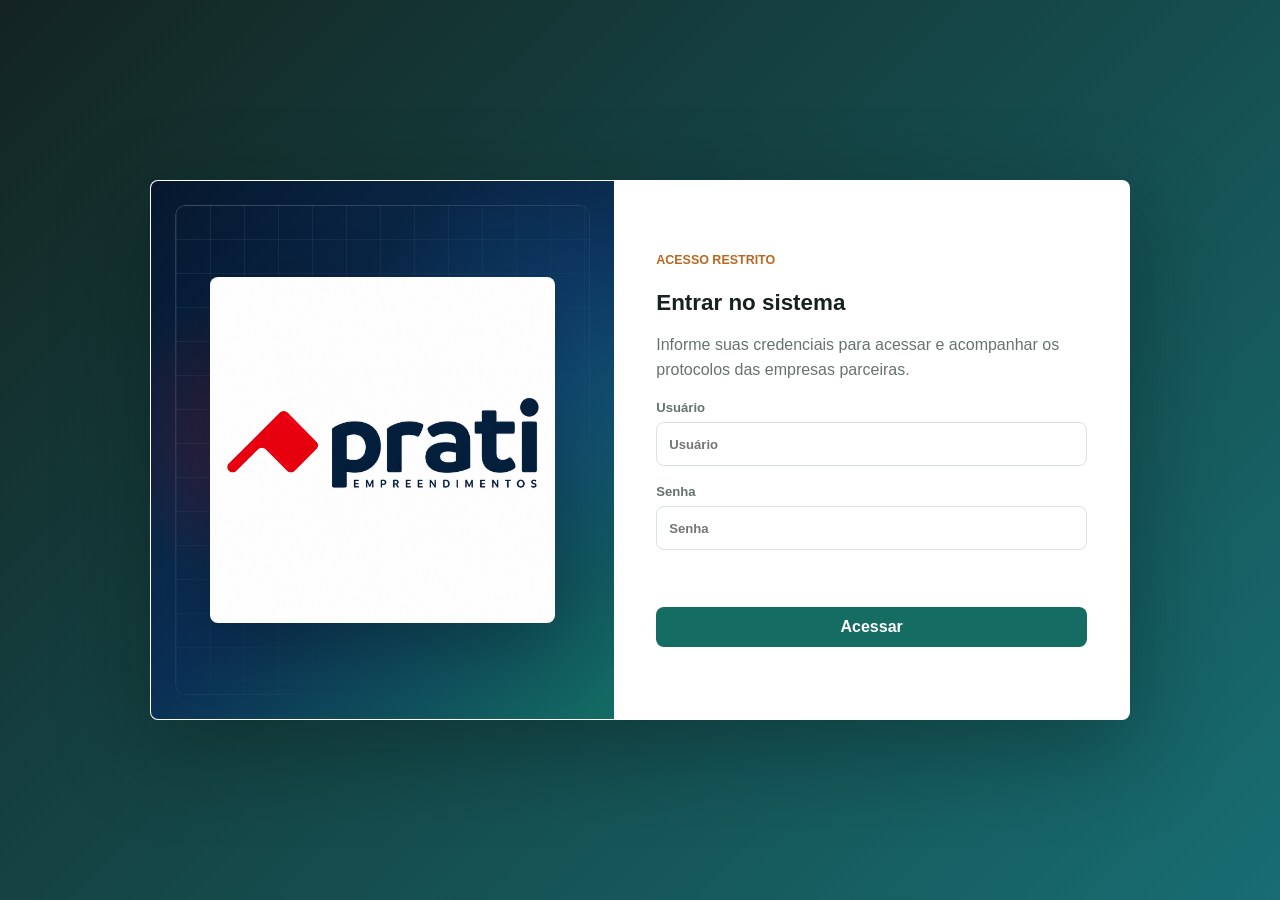
==== commit 29ee6644: "Integrate scraping workflow" ====
--- a/index.html
+++ b/index.html
@@ -177,6 +177,7 @@
           <button class="ghost-button" type="button" id="dashboardPdfButton">Gerar PDF</button>
           <button class="ghost-button" type="button" id="dashboardExportButton">Exportar Excel</button>
           <button class="primary-button" type="button" id="dashboardNewProtocolButton">Novo protocolo</button>
+          <button class="ghost-button dashboard-close-action" type="button" id="dashboardCloseButton">Fechar dashboard</button>
           <input type="file" id="dashboardImportInput" accept=".csv,.tsv,.txt" class="hidden" />
         </div>
 
@@ -356,12 +357,16 @@
             <input id="personInput" required maxlength="80" />
           </label>
           <label>
-            <span>Documento</span>
+            <span>Documento/CPF/CNPJ</span>
             <input id="documentInput" maxlength="32" />
           </label>
           <label>
             <span>Orgao publico</span>
             <select id="organInput" required></select>
+          </label>
+          <label>
+            <span>Projeto</span>
+            <select id="projectInput" required></select>
           </label>
           <label>
             <span>Setor responsavel</span>
@@ -383,6 +388,17 @@
               <option>Media</option>
               <option>Alta</option>
             </select>
+          </label>
+          <label>
+            <span>Tipo de consulta</span>
+            <select id="queryTypeInput">
+              <option value="">Sem scraping</option>
+              <option value="prefeitura_toledo">Prefeitura Toledo</option>
+            </select>
+          </label>
+          <label class="wide-form-field">
+            <span>Link de consulta</span>
+            <input id="queryUrlInput" type="url" maxlength="400" placeholder="https://..." />
           </label>
         </div>
 
--- a/styles.css
+++ b/styles.css
@@ -75,16 +75,36 @@
   min-height: 100%;
   display: grid;
   place-items: center;
-  padding: 0;
-  background: #00172f;
+  align-content: center;
+  padding: 44px;
+  background:
+    radial-gradient(circle at 22% 48%, rgba(239, 0, 18, 0.2), transparent 32%),
+    radial-gradient(circle at 82% 38%, rgba(30, 120, 190, 0.3), transparent 40%),
+    linear-gradient(135deg, #06172d 0%, #0b2f55 52%, #146c63 100%);
+}
+
+.login-media::before {
+  content: "";
+  position: absolute;
+  inset: 24px;
+  border: 1px solid rgba(255, 255, 255, 0.16);
+  border-radius: 10px;
+  background:
+    linear-gradient(90deg, rgba(255, 255, 255, 0.07) 1px, transparent 1px),
+    linear-gradient(0deg, rgba(255, 255, 255, 0.07) 1px, transparent 1px);
+  background-size: 34px 34px;
+  mask-image: linear-gradient(135deg, #000 0%, transparent 82%);
 }
 
 .login-media img {
-  width: 100%;
-  height: 100%;
+  position: relative;
+  z-index: 1;
+  width: min(92%, 560px);
+  height: auto;
   max-height: none;
-  object-fit: cover;
-  filter: none;
+  object-fit: contain;
+  border-radius: 8px;
+  filter: drop-shadow(0 22px 34px rgba(0, 0, 0, 0.24));
 }
 
 .login-media-caption {
@@ -597,8 +617,8 @@
   font-size: 0.66rem;
   font-weight: 800;
   line-height: 1.15;
-  overflow-wrap: anywhere;
-  word-break: break-word;
+  overflow-wrap: normal;
+  word-break: normal;
   text-align: center;
 }
 
@@ -1390,6 +1410,10 @@
   gap: 18px;
 }
 
+.form-grid .wide-form-field {
+  grid-column: 1 / -1;
+}
+
 .empty-row {
   padding: 34px;
   color: var(--muted);
@@ -1620,6 +1644,10 @@
     min-height: 190px;
   }
 
+  .login-media img {
+    width: min(70%, 320px);
+  }
+
   .app-shell {
     grid-template-columns: 1fr;
   }
@@ -1759,7 +1787,7 @@
 
 /* Dashboard fine-tuning (visual only) */
 .powerbi-dashboard-wrap #closePowerBiButton {
-  display: none !important;
+  display: grid !important;
 }
 
 .powerbi-dashboard-wrap .dashboard-header {
@@ -1782,6 +1810,12 @@
   border-radius: 8px;
   padding: 0 12px;
   font-size: 0.86rem;
+}
+
+.powerbi-dashboard-wrap .dashboard-close-action {
+  color: #b91c1c;
+  border-color: #fecaca;
+  background: #fff7f7;
 }
 
 .powerbi-dashboard-wrap .dashboard-row-actions {
@@ -1830,6 +1864,17 @@
 .powerbi-dashboard-wrap .dashboard-table th,
 .powerbi-dashboard-wrap .dashboard-table td {
   width: auto;
+}
+
+.dashboard-print-frame {
+  position: fixed;
+  right: 0;
+  bottom: 0;
+  width: 0;
+  height: 0;
+  border: 0;
+  opacity: 0;
+  pointer-events: none;
 }
 
 /* Correcoes visuais de acentuacao em rotulos estaticos do dashboard */
@@ -1916,3 +1961,12 @@
     max-height: 420px;
   }
 }
+
+.company-filter-button[data-company-id="emp02"] .company-filter-name {
+  font-size: 0.66rem;
+  line-height: 1.15;
+}
+
+.company-filter-button[data-company-id="emp02"] .company-filter-name::before {
+  content: none;
+}
